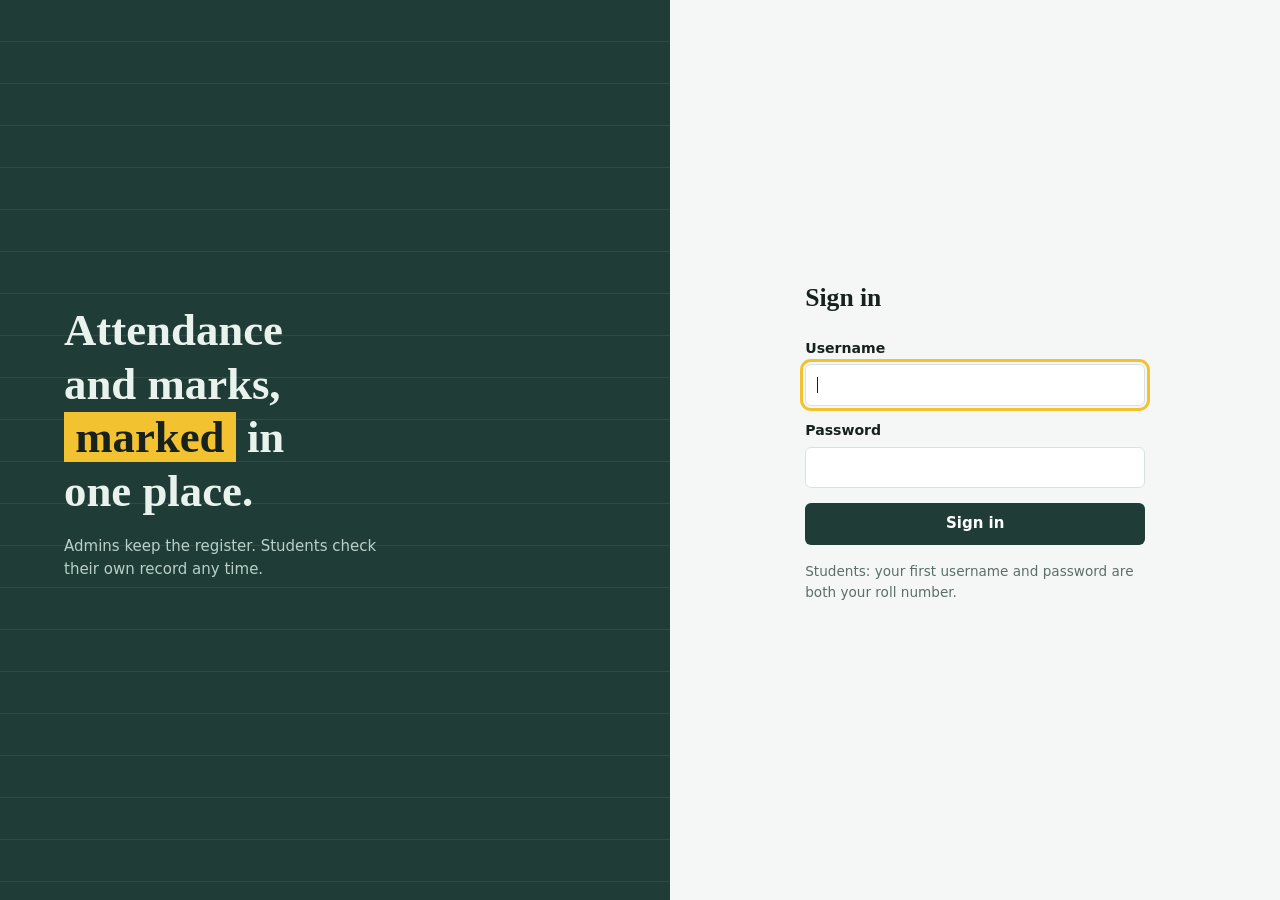
==== student-management/admin.html @ c999dea7 "Initial commit - Student Management System" ====
<!DOCTYPE html>
<html lang="en">
<head>
<meta charset="UTF-8">
<meta name="viewport" content="width=device-width, initial-scale=1">
<title>Admin | Student Management System</title>
<link rel="stylesheet" href="assets/css/style.css">
</head>
<body>
<div class="app">
  <nav class="side">
    <h3>Student Register</h3>
    <button data-tab="students" class="on">Students</button>
    <button data-tab="courses">Courses</button>
    <button data-tab="attendance">Attendance</button>
    <button data-tab="marks">Marks</button>
    <button class="out" onclick="logout()">Sign out</button>
  </nav>
  <main>
    <section id="students">
      <h2>Students</h2>
      <div class="bar">
        <label>Search<input id="search" placeholder="Name or roll number"></label>
        <button class="btn alt" id="addStu">Add student</button>
      </div>
      <div class="wrap"><table>
        <thead><tr><th>Roll no</th><th>Name</th><th>Department</th><th>Year</th><th>Email</th><th></th></tr></thead>
        <tbody id="stuBody"></tbody>
      </table></div>
    </section>

    <section id="courses" hidden>
      <h2>Courses</h2>
      <form class="bar" id="courseForm">
        <label>Course code<input name="course_code" required></label>
        <label>Course name<input name="course_name" required></label>
        <button class="btn alt">Add course</button>
      </form>
      <div class="wrap"><table>
        <thead><tr><th>Code</th><th>Name</th><th></th></tr></thead>
        <tbody id="courseBody"></tbody>
      </table></div>
    </section>

    <section id="attendance" hidden>
      <h2>Attendance</h2>
      <div class="bar">
        <label>Course<select id="attCourse"></select></label>
        <label>Date<input type="date" id="attDate"></label>
        <button class="btn" id="attLoad">Load students</button>
      </div>
      <div class="wrap"><table>
        <thead><tr><th>Roll no</th><th>Name</th><th>Status</th></tr></thead>
        <tbody id="attBody"><tr><td colspan="3" class="empty">Choose a course and date, then load students.</td></tr></tbody>
      </table></div>
      <p><button class="btn alt" id="attSave" hidden>Save attendance</button></p>
    </section>

    <section id="marks" hidden>
      <h2>Marks</h2>
      <form class="bar" id="markForm">
        <label>Student<select name="student_id" id="mkStudent" required></select></label>
        <label>Course<select name="course_id" id="mkCourse" required></select></label>
        <label>Exam<select name="exam_type"><option>Internal 1</option><option>Internal 2</option><option>Model exam</option><option>Semester exam</option></select></label>
        <label>Score (0-100)<input name="score" type="number" min="0" max="100" step="0.01" required></label>
        <button class="btn alt">Save marks</button>
      </form>
      <div class="wrap"><table>
        <thead><tr><th>Roll no</th><th>Name</th><th>Course</th><th>Exam</th><th>Score</th><th></th></tr></thead>
        <tbody id="markBody"></tbody>
      </table></div>
    </section>
  </main>
</div>

<dialog id="dlg">
  <form id="stuForm">
    <h3 id="dlgTitle" style="margin-bottom:1rem">Add student</h3>
    <input type="hidden" name="id">
    <label>Roll number<input name="roll_no" required></label>
    <label>Full name<input name="name" required></label>
    <label>Email<input name="email" type="email"></label>
    <label>Phone<input name="phone" inputmode="tel"></label>
    <label>Department<input name="department" value="Information Science and Engineering"></label>
    <label>Year<select name="year"><option>1</option><option>2</option><option>3</option><option>4</option></select></label>
    <div class="row"><button type="button" class="btn ghost" id="dlgCancel">Cancel</button><button class="btn">Save student</button></div>
  </form>
</dialog>
<div id="toast" role="status"></div>
<script src="assets/js/app.js"></script>
<script src="assets/js/admin.js"></script>
</body>
</html>
---- student-management/assets/css/style.css ----
:root{--board:#1f3d36;--board2:#2d5449;--paper:#f4f7f6;--card:#fff;--ink:#17221e;--mute:#5d6e68;--line:#d8e1dd;--pencil:#f2c230;--bad:#b3392f;--ok:#2b7a52}
*{box-sizing:border-box}
body{margin:0;font:15px/1.55 system-ui,-apple-system,"Segoe UI",Roboto,sans-serif;color:var(--ink);background:var(--paper)}
h1,h2,h3{font-family:Georgia,"Palatino Linotype",serif;margin:0;line-height:1.2}
h2{font-size:1.6rem;margin-bottom:1rem}
button,input,select{font:inherit}
:focus-visible{outline:3px solid var(--pencil);outline-offset:2px}
[hidden]{display:none!important}

/* login */
.login{min-height:100vh;display:grid;grid-template-columns:1.1fr 1fr}
.board{background:var(--board);color:#eaf2ee;padding:4rem;display:flex;flex-direction:column;justify-content:center;
  background-image:repeating-linear-gradient(transparent 0 41px,rgba(255,255,255,.07) 41px 42px)}
.board h1{font-size:2.8rem;max-width:12ch}
.board p{color:#b9cfc7;max-width:34ch;margin-top:1rem}
.board mark{background:var(--pencil);color:var(--ink);padding:0 .25em}
.formside{display:flex;align-items:center;justify-content:center;padding:2rem}
.formside form{width:100%;max-width:340px}
.formside h2{margin-bottom:1.5rem}
.hint{color:var(--mute);font-size:.85rem;margin-top:1rem}

/* form controls */
label{display:block;font-weight:600;font-size:.88rem;margin:0 0 .9rem}
input,select{width:100%;margin-top:.3rem;padding:.55rem .7rem;border:1px solid var(--line);border-radius:6px;background:#fff;color:var(--ink)}
input[readonly]{background:#eef2f0}
.btn{background:var(--board);color:#fff;border:0;padding:.6rem 1.1rem;border-radius:6px;font-weight:600;cursor:pointer}
.btn:hover{background:var(--board2)}
.btn.alt{background:var(--pencil);color:var(--ink)}
.btn.ghost{background:transparent;color:var(--ink);border:1px solid var(--line)}
.link{background:none;border:0;color:var(--board2);font-weight:600;cursor:pointer;padding:.2rem .4rem}
.link.bad{color:var(--bad)}

/* app shell */
.app{display:grid;grid-template-columns:220px 1fr;min-height:100vh}
.side{background:var(--board);color:#dfeae5;padding:1.5rem 1rem;display:flex;flex-direction:column;gap:.25rem}
.side h3{color:#fff;font-size:1.15rem;padding:0 .6rem 1rem}
.side button{background:none;border:0;color:inherit;text-align:left;padding:.6rem;border-radius:6px;cursor:pointer}
.side button:hover{background:var(--board2)}
.side button.on{background:var(--pencil);color:var(--ink);font-weight:700}
.side .out{margin-top:auto}
main{padding:2rem;max-width:1000px;width:100%}
.bar{display:flex;gap:.8rem;align-items:end;flex-wrap:wrap;margin-bottom:1rem}
.bar label{margin:0;flex:1;min-width:140px}
.bar .btn{margin-bottom:0}
.card{background:var(--card);border:1px solid var(--line);border-radius:8px;padding:1.2rem;margin-bottom:1rem}
.who{display:grid;grid-template-columns:repeat(auto-fit,minmax(150px,1fr));gap:1rem}
.who small{color:var(--mute);display:block}

/* tables */
.wrap{overflow-x:auto;background:var(--card);border:1px solid var(--line);border-radius:8px}
table{border-collapse:collapse;width:100%}
th,td{padding:.65rem .9rem;text-align:left;border-bottom:1px solid var(--line);white-space:nowrap}
th{font-size:.85rem;color:var(--mute);font-weight:600;background:#f0f4f2}
tr:last-child td{border-bottom:0}
.empty{text-align:center;color:var(--mute);padding:1.5rem}
.act{text-align:right}
.meter{height:8px;background:var(--line);border-radius:4px;min-width:90px;overflow:hidden}
.meter i{display:block;height:100%;background:var(--ok)}
.meter.low i{background:var(--bad)}
.radios label{display:inline-block;margin:0 1rem 0 0;font-weight:500}
.radios input{width:auto;margin:0 .3rem 0 0}

dialog{border:0;border-radius:10px;padding:1.5rem;width:min(420px,92vw)}
dialog::backdrop{background:rgba(23,34,30,.5)}
dialog .row{display:flex;gap:.6rem;justify-content:flex-end;margin-top:.5rem}
#toast{position:fixed;bottom:1.2rem;left:50%;transform:translateX(-50%);background:var(--ink);color:#fff;padding:.7rem 1.1rem;border-radius:6px;opacity:0;pointer-events:none;transition:opacity .2s}
#toast.show{opacity:1}
#toast.bad{background:var(--bad)}

@media(max-width:760px){
  .login,.app{grid-template-columns:1fr}
  .board{padding:2rem}.board h1{font-size:2rem}
  .side{flex-direction:row;flex-wrap:wrap;padding:.8rem}.side h3{width:100%;padding-bottom:.4rem}.side .out{margin:0}
  main{padding:1rem}
}
@media(prefers-reduced-motion:reduce){*{transition:none!important}}
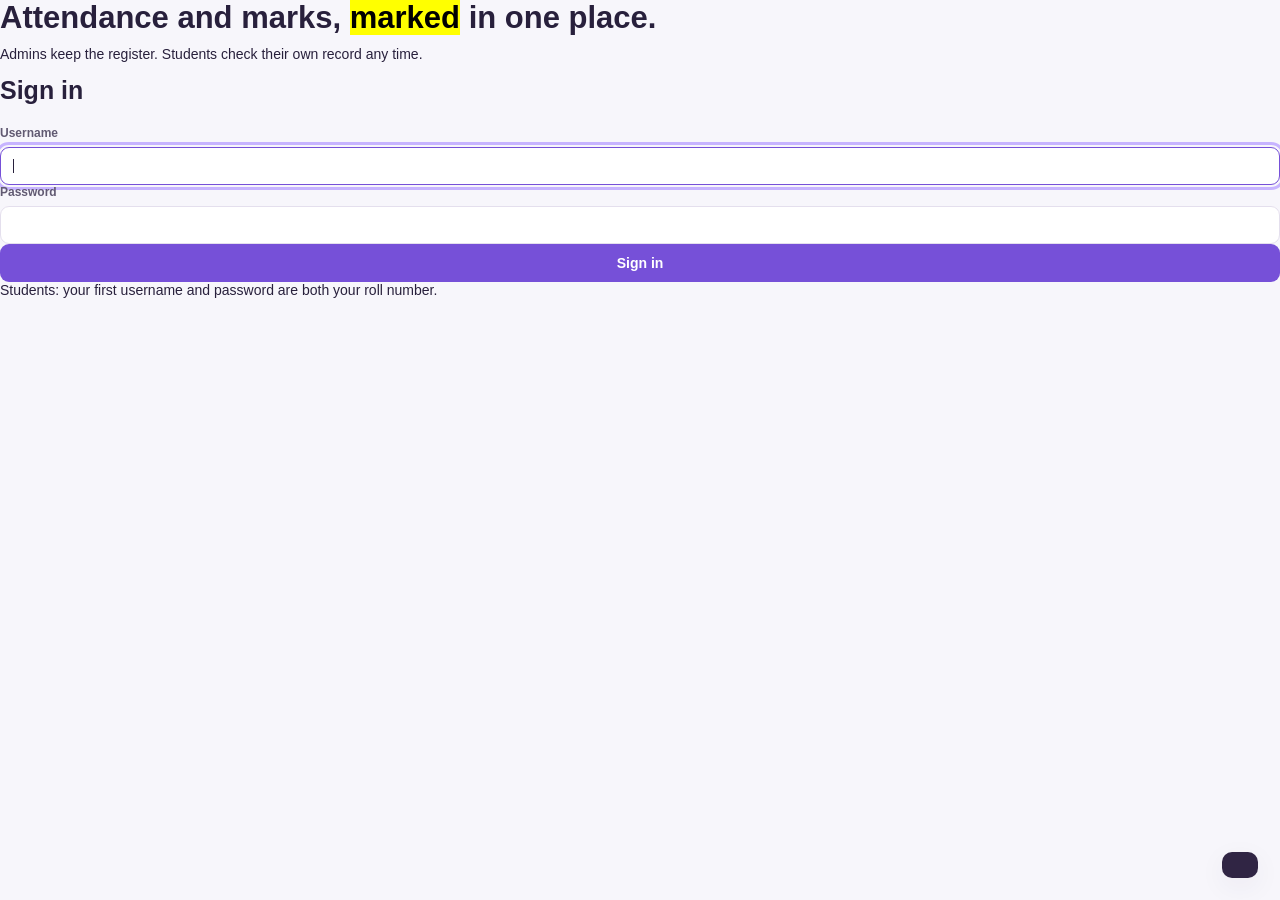
==== commit e511544d: "Update student management system and documentation" ====
--- a/student-management/admin.html
+++ b/student-management/admin.html
@@ -1,81 +1,243 @@
+
 <!DOCTYPE html>
 <html lang="en">
 <head>
-<meta charset="UTF-8">
-<meta name="viewport" content="width=device-width, initial-scale=1">
-<title>Admin | Student Management System</title>
-<link rel="stylesheet" href="assets/css/style.css">
+  <meta charset="UTF-8">
+  <meta name="viewport" content="width=device-width, initial-scale=1">
+  <title>Admin | Student Management System</title>
+  <link rel="stylesheet" href="assets/css/style.css">
 </head>
 <body>
 <div class="app">
+
   <nav class="side">
-    <h3>Student Register</h3>
-    <button data-tab="students" class="on">Students</button>
-    <button data-tab="courses">Courses</button>
-    <button data-tab="attendance">Attendance</button>
-    <button data-tab="marks">Marks</button>
-    <button class="out" onclick="logout()">Sign out</button>
+    <h3 class="brand">💜 Student Portal</h3>
+    <p class="side-label">MAIN MENU</p>
+
+    <button data-tab="dashboard" class="on">▦ Dashboard</button>
+    <button data-tab="students">♙ Students</button>
+    <button data-tab="courses">▤ Courses</button>
+    <button data-tab="attendance">✓ Attendance</button>
+    <button data-tab="marks">▧ Marks</button>
+
+    <div class="side-bottom">
+      <div class="admin-profile">
+        <div class="avatar">A</div>
+        <div><strong>Administrator</strong><small>Management panel</small></div>
+      </div>
+      <button class="out" onclick="logout()">↪ Sign out</button>
+    </div>
   </nav>
+
   <main>
-    <section id="students">
+
+    <!-- Advanced dashboard -->
+    <section id="dashboard">
+      <div class="dash-heading">
+        <div>
+          <p class="eyebrow">ADMINISTRATION / OVERVIEW</p>
+          <h1>Welcome back, Admin! 👋</h1>
+          <p class="muted">Here's what's happening in your student portal.</p>
+        </div>
+        <div class="today-chip">▦ <span id="dashDate">Dashboard</span></div>
+      </div>
+
+      <div class="stats-grid">
+        <article class="stat-card stat-purple">
+          <div class="stat-top"><span>Total Students</span><span class="stat-icon">♙</span></div>
+          <h2 id="dashStudents">—</h2>
+          <p>Registered students</p>
+          <button data-tab="students" class="stat-link">View students →</button>
+        </article>
+
+        <article class="stat-card stat-blue">
+          <div class="stat-top"><span>Total Courses</span><span class="stat-icon">▤</span></div>
+          <h2 id="dashCourses">—</h2>
+          <p>Available courses</p>
+          <button data-tab="courses" class="stat-link">View courses →</button>
+        </article>
+
+        <article class="stat-card stat-pink">
+          <div class="stat-top"><span>Attendance Records</span><span class="stat-icon">✓</span></div>
+          <h2 id="dashAttendance">—</h2>
+          <p>Saved attendance entries</p>
+          <button data-tab="attendance" class="stat-link">View attendance →</button>
+        </article>
+
+        <article class="stat-card stat-orange">
+          <div class="stat-top"><span>Marks Records</span><span class="stat-icon">▧</span></div>
+          <h2 id="dashMarks">—</h2>
+          <p>Recorded exam marks</p>
+          <button data-tab="marks" class="stat-link">View marks →</button>
+        </article>
+      </div>
+
+      <div class="dashboard-grid">
+        <article class="panel">
+          <div class="panel-heading">
+            <div>
+              <h3>Attendance Overview</h3>
+              <p class="muted">Present and absent saved records</p>
+            </div>
+            <span class="panel-icon">✓</span>
+          </div>
+
+          <div class="attendance-numbers">
+            <div><span class="legend-dot present-dot"></span>Present<strong id="dashPresent">0</strong></div>
+            <div><span class="legend-dot absent-dot"></span>Absent<strong id="dashAbsent">0</strong></div>
+          </div>
+
+          <div class="chart-track">
+            <div id="presentBar" class="chart-fill present-fill"></div>
+            <div id="absentBar" class="chart-fill absent-fill"></div>
+          </div>
+          <p id="attendanceTotal" class="muted chart-note">Loading attendance data...</p>
+        </article>
+
+        <article class="panel">
+          <div class="panel-heading">
+            <div>
+              <h3>Marks Overview</h3>
+              <p class="muted">Average of recorded scores</p>
+            </div>
+            <span class="panel-icon">★</span>
+          </div>
+
+          <div class="marks-overview">
+            <div class="marks-circle">
+              <span id="dashAverage">—</span>
+              <small>Average score</small>
+            </div>
+            <div>
+              <h2 id="marksCount">—</h2>
+              <p class="muted">Recorded scores</p>
+              <p id="marksDescription" class="marks-description">Loading marks data...</p>
+            </div>
+          </div>
+        </article>
+      </div>
+
+      <article class="panel activity-panel">
+        <div class="panel-heading">
+          <div>
+            <h3>Recent Marks Activity</h3>
+            <p class="muted">Latest entries returned by your marks API</p>
+          </div>
+          <button class="btn ghost" data-tab="marks">View all →</button>
+        </div>
+
+        <div class="wrap">
+          <table>
+            <thead>
+              <tr><th>Student</th><th>Course</th><th>Exam</th><th>Score</th></tr>
+            </thead>
+            <tbody id="recentMarksBody">
+              <tr><td colspan="4" class="empty">Loading records...</td></tr>
+            </tbody>
+          </table>
+        </div>
+      </article>
+
+      <article class="panel quick-panel">
+        <div class="panel-heading">
+          <div>
+            <h3>Quick Actions</h3>
+            <p class="muted">Jump directly to a task</p>
+          </div>
+        </div>
+        <div class="quick-actions">
+          <button class="quick-action" data-tab="students"><span>♙</span><strong>Manage Students</strong><small>Add or update student details</small></button>
+          <button class="quick-action" data-tab="courses"><span>▤</span><strong>Manage Courses</strong><small>View and add courses</small></button>
+          <button class="quick-action" data-tab="attendance"><span>✓</span><strong>Take Attendance</strong><small>Record student attendance</small></button>
+          <button class="quick-action" data-tab="marks"><span>▧</span><strong>Manage Marks</strong><small>Save and review exam scores</small></button>
+        </div>
+      </article>
+    </section>
+
+    <!-- Students -->
+    <section id="students" hidden>
       <h2>Students</h2>
       <div class="bar">
-        <label>Search<input id="search" placeholder="Name or roll number"></label>
-        <button class="btn alt" id="addStu">Add student</button>
-      </div>
-      <div class="wrap"><table>
-        <thead><tr><th>Roll no</th><th>Name</th><th>Department</th><th>Year</th><th>Email</th><th></th></tr></thead>
-        <tbody id="stuBody"></tbody>
-      </table></div>
-    </section>
-
+        <label>Search
+          <input id="search" placeholder="Name or roll number">
+        </label>
+        <button class="btn alt" id="addStu">+ Add Student</button>
+      </div>
+      <div class="wrap">
+        <table>
+          <thead><tr><th>Roll no</th><th>Name</th><th>Department</th><th>Year</th><th>Email</th><th></th></tr></thead>
+          <tbody id="stuBody"></tbody>
+        </table>
+      </div>
+    </section>
+
+    <!-- Courses -->
     <section id="courses" hidden>
       <h2>Courses</h2>
       <form class="bar" id="courseForm">
         <label>Course code<input name="course_code" required></label>
         <label>Course name<input name="course_name" required></label>
-        <button class="btn alt">Add course</button>
+        <button class="btn alt">Add Course</button>
       </form>
-      <div class="wrap"><table>
-        <thead><tr><th>Code</th><th>Name</th><th></th></tr></thead>
-        <tbody id="courseBody"></tbody>
-      </table></div>
-    </section>
-
+      <div class="wrap">
+        <table>
+          <thead><tr><th>Code</th><th>Name</th><th></th></tr></thead>
+          <tbody id="courseBody"></tbody>
+        </table>
+      </div>
+    </section>
+
+    <!-- Attendance -->
     <section id="attendance" hidden>
       <h2>Attendance</h2>
       <div class="bar">
         <label>Course<select id="attCourse"></select></label>
         <label>Date<input type="date" id="attDate"></label>
-        <button class="btn" id="attLoad">Load students</button>
-      </div>
-      <div class="wrap"><table>
-        <thead><tr><th>Roll no</th><th>Name</th><th>Status</th></tr></thead>
-        <tbody id="attBody"><tr><td colspan="3" class="empty">Choose a course and date, then load students.</td></tr></tbody>
-      </table></div>
-      <p><button class="btn alt" id="attSave" hidden>Save attendance</button></p>
-    </section>
-
+        <button class="btn" id="attLoad">Load Students</button>
+      </div>
+      <div class="wrap">
+        <table>
+          <thead><tr><th>Roll no</th><th>Name</th><th>Status</th></tr></thead>
+          <tbody id="attBody">
+            <tr><td colspan="3" class="empty">Choose a course and date, then load students.</td></tr>
+          </tbody>
+        </table>
+      </div>
+      <p><button class="btn alt" id="attSave" hidden>Save Attendance</button></p>
+    </section>
+
+    <!-- Marks -->
     <section id="marks" hidden>
       <h2>Marks</h2>
       <form class="bar" id="markForm">
         <label>Student<select name="student_id" id="mkStudent" required></select></label>
         <label>Course<select name="course_id" id="mkCourse" required></select></label>
-        <label>Exam<select name="exam_type"><option>Internal 1</option><option>Internal 2</option><option>Model exam</option><option>Semester exam</option></select></label>
-        <label>Score (0-100)<input name="score" type="number" min="0" max="100" step="0.01" required></label>
-        <button class="btn alt">Save marks</button>
+        <label>Exam
+          <select name="exam_type">
+            <option>Internal 1</option><option>Internal 2</option>
+            <option>Model exam</option><option>Semester exam</option>
+          </select>
+        </label>
+        <label>Score (0-100)
+          <input name="score" type="number" min="0" max="100" step="0.01" required>
+        </label>
+        <button class="btn alt">Save Marks</button>
       </form>
-      <div class="wrap"><table>
-        <thead><tr><th>Roll no</th><th>Name</th><th>Course</th><th>Exam</th><th>Score</th><th></th></tr></thead>
-        <tbody id="markBody"></tbody>
-      </table></div>
-    </section>
+      <div class="wrap">
+        <table>
+          <thead><tr><th>Roll no</th><th>Name</th><th>Course</th><th>Exam</th><th>Score</th><th></th></tr></thead>
+          <tbody id="markBody"></tbody>
+        </table>
+      </div>
+    </section>
+
   </main>
 </div>
 
+<!-- Existing student dialog -->
 <dialog id="dlg">
   <form id="stuForm">
-    <h3 id="dlgTitle" style="margin-bottom:1rem">Add student</h3>
+    <h3 id="dlgTitle">Add student</h3>
     <input type="hidden" name="id">
     <label>Roll number<input name="roll_no" required></label>
     <label>Full name<input name="name" required></label>
@@ -83,11 +245,15 @@
     <label>Phone<input name="phone" inputmode="tel"></label>
     <label>Department<input name="department" value="Information Science and Engineering"></label>
     <label>Year<select name="year"><option>1</option><option>2</option><option>3</option><option>4</option></select></label>
-    <div class="row"><button type="button" class="btn ghost" id="dlgCancel">Cancel</button><button class="btn">Save student</button></div>
+    <div class="row">
+      <button type="button" class="btn ghost" id="dlgCancel">Cancel</button>
+      <button class="btn">Save Student</button>
+    </div>
   </form>
 </dialog>
+
 <div id="toast" role="status"></div>
 <script src="assets/js/app.js"></script>
 <script src="assets/js/admin.js"></script>
 </body>
-</html>
+</html>
--- a/student-management/assets/css/style.css
+++ b/student-management/assets/css/style.css
@@ -1,76 +1,570 @@
-:root{--board:#1f3d36;--board2:#2d5449;--paper:#f4f7f6;--card:#fff;--ink:#17221e;--mute:#5d6e68;--line:#d8e1dd;--pencil:#f2c230;--bad:#b3392f;--ok:#2b7a52}
-*{box-sizing:border-box}
-body{margin:0;font:15px/1.55 system-ui,-apple-system,"Segoe UI",Roboto,sans-serif;color:var(--ink);background:var(--paper)}
-h1,h2,h3{font-family:Georgia,"Palatino Linotype",serif;margin:0;line-height:1.2}
-h2{font-size:1.6rem;margin-bottom:1rem}
-button,input,select{font:inherit}
-:focus-visible{outline:3px solid var(--pencil);outline-offset:2px}
-[hidden]{display:none!important}
-
-/* login */
-.login{min-height:100vh;display:grid;grid-template-columns:1.1fr 1fr}
-.board{background:var(--board);color:#eaf2ee;padding:4rem;display:flex;flex-direction:column;justify-content:center;
-  background-image:repeating-linear-gradient(transparent 0 41px,rgba(255,255,255,.07) 41px 42px)}
-.board h1{font-size:2.8rem;max-width:12ch}
-.board p{color:#b9cfc7;max-width:34ch;margin-top:1rem}
-.board mark{background:var(--pencil);color:var(--ink);padding:0 .25em}
-.formside{display:flex;align-items:center;justify-content:center;padding:2rem}
-.formside form{width:100%;max-width:340px}
-.formside h2{margin-bottom:1.5rem}
-.hint{color:var(--mute);font-size:.85rem;margin-top:1rem}
-
-/* form controls */
-label{display:block;font-weight:600;font-size:.88rem;margin:0 0 .9rem}
-input,select{width:100%;margin-top:.3rem;padding:.55rem .7rem;border:1px solid var(--line);border-radius:6px;background:#fff;color:var(--ink)}
-input[readonly]{background:#eef2f0}
-.btn{background:var(--board);color:#fff;border:0;padding:.6rem 1.1rem;border-radius:6px;font-weight:600;cursor:pointer}
-.btn:hover{background:var(--board2)}
-.btn.alt{background:var(--pencil);color:var(--ink)}
-.btn.ghost{background:transparent;color:var(--ink);border:1px solid var(--line)}
-.link{background:none;border:0;color:var(--board2);font-weight:600;cursor:pointer;padding:.2rem .4rem}
-.link.bad{color:var(--bad)}
-
-/* app shell */
-.app{display:grid;grid-template-columns:220px 1fr;min-height:100vh}
-.side{background:var(--board);color:#dfeae5;padding:1.5rem 1rem;display:flex;flex-direction:column;gap:.25rem}
-.side h3{color:#fff;font-size:1.15rem;padding:0 .6rem 1rem}
-.side button{background:none;border:0;color:inherit;text-align:left;padding:.6rem;border-radius:6px;cursor:pointer}
-.side button:hover{background:var(--board2)}
-.side button.on{background:var(--pencil);color:var(--ink);font-weight:700}
-.side .out{margin-top:auto}
-main{padding:2rem;max-width:1000px;width:100%}
-.bar{display:flex;gap:.8rem;align-items:end;flex-wrap:wrap;margin-bottom:1rem}
-.bar label{margin:0;flex:1;min-width:140px}
-.bar .btn{margin-bottom:0}
-.card{background:var(--card);border:1px solid var(--line);border-radius:8px;padding:1.2rem;margin-bottom:1rem}
-.who{display:grid;grid-template-columns:repeat(auto-fit,minmax(150px,1fr));gap:1rem}
-.who small{color:var(--mute);display:block}
-
-/* tables */
-.wrap{overflow-x:auto;background:var(--card);border:1px solid var(--line);border-radius:8px}
-table{border-collapse:collapse;width:100%}
-th,td{padding:.65rem .9rem;text-align:left;border-bottom:1px solid var(--line);white-space:nowrap}
-th{font-size:.85rem;color:var(--mute);font-weight:600;background:#f0f4f2}
-tr:last-child td{border-bottom:0}
-.empty{text-align:center;color:var(--mute);padding:1.5rem}
-.act{text-align:right}
-.meter{height:8px;background:var(--line);border-radius:4px;min-width:90px;overflow:hidden}
-.meter i{display:block;height:100%;background:var(--ok)}
-.meter.low i{background:var(--bad)}
-.radios label{display:inline-block;margin:0 1rem 0 0;font-weight:500}
-.radios input{width:auto;margin:0 .3rem 0 0}
-
-dialog{border:0;border-radius:10px;padding:1.5rem;width:min(420px,92vw)}
-dialog::backdrop{background:rgba(23,34,30,.5)}
-dialog .row{display:flex;gap:.6rem;justify-content:flex-end;margin-top:.5rem}
-#toast{position:fixed;bottom:1.2rem;left:50%;transform:translateX(-50%);background:var(--ink);color:#fff;padding:.7rem 1.1rem;border-radius:6px;opacity:0;pointer-events:none;transition:opacity .2s}
-#toast.show{opacity:1}
-#toast.bad{background:var(--bad)}
-
-@media(max-width:760px){
-  .login,.app{grid-template-columns:1fr}
-  .board{padding:2rem}.board h1{font-size:2rem}
-  .side{flex-direction:row;flex-wrap:wrap;padding:.8rem}.side h3{width:100%;padding-bottom:.4rem}.side .out{margin:0}
-  main{padding:1rem}
-}
-@media(prefers-reduced-motion:reduce){*{transition:none!important}}
+
+:root {
+  --purple: #7650d8;
+  --purple-dark: #5132a5;
+  --purple-light: #f0eaff;
+  --board: #28203c;
+  --mute: #89849b;
+  --bg: #f7f6fb;
+  --white: #fff;
+  --border: #ece9f3;
+  --green: #24a77a;
+  --red: #e45a78;
+  --shadow: 0 8px 28px rgba(48, 30, 90, .06);
+}
+
+* { box-sizing: border-box; }
+
+body {
+  margin: 0;
+  background: var(--bg);
+  color: var(--board);
+  font-family: Inter, "Segoe UI", Arial, sans-serif;
+  font-size: 14px;
+}
+
+button, input, select { font: inherit; }
+button { cursor: pointer; }
+button:focus-visible, input:focus-visible, select:focus-visible {
+  outline: 3px solid #c7b4ff;
+  outline-offset: 2px;
+}
+
+.app {
+  min-height: 100vh;
+  display: grid;
+  grid-template-columns: 245px minmax(0, 1fr);
+}
+
+.side {
+  min-height: 100vh;
+  padding: 26px 17px;
+  display: flex;
+  flex-direction: column;
+  gap: 8px;
+  color: white;
+  background: linear-gradient(165deg, #50309d, #7650d8 62%, #8e6ae8);
+}
+
+.brand {
+  font-size: 20px;
+  margin: 4px 8px 34px;
+}
+
+.side-label, .eyebrow {
+  font-size: 10px;
+  font-weight: 800;
+  letter-spacing: 1.5px;
+}
+
+.side-label {
+  color: #d9cdfa;
+  margin: 0 10px 8px;
+}
+
+.side button {
+  border: 0;
+  border-radius: 10px;
+  padding: 13px 14px;
+  color: #eee7ff;
+  background: transparent;
+  text-align: left;
+  transition: .2s;
+}
+
+.side button:hover,
+.side button.on {
+  color: white;
+  background: rgba(255,255,255,.18);
+}
+
+.side button.on {
+  box-shadow: inset 3px 0 white;
+}
+
+.side-bottom { margin-top: auto; }
+
+.admin-profile {
+  display: flex;
+  align-items: center;
+  gap: 10px;
+  padding: 18px 8px;
+  border-top: 1px solid rgba(255,255,255,.2);
+}
+
+.admin-profile strong, .admin-profile small {
+  display: block;
+}
+
+.admin-profile small {
+  color: #dfd5ff;
+  margin-top: 4px;
+}
+
+.avatar {
+  display: grid;
+  place-items: center;
+  width: 38px;
+  height: 38px;
+  border-radius: 50%;
+  background: white;
+  color: var(--purple-dark);
+  font-weight: 800;
+}
+
+.side .out {
+  width: 100%;
+  border: 1px solid rgba(255,255,255,.25);
+}
+
+main {
+  min-width: 0;
+  padding: 32px;
+}
+
+h1, h2, h3, p { margin-top: 0; }
+h1 { font-size: clamp(24px, 3vw, 31px); margin-bottom: 10px; }
+h2 { font-size: 25px; }
+h3 { font-size: 16px; margin-bottom: 8px; }
+
+.muted { color: var(--mute); line-height: 1.6; }
+.eyebrow { color: var(--purple); margin-bottom: 10px; }
+
+.dash-heading {
+  display: flex;
+  justify-content: space-between;
+  align-items: flex-start;
+  gap: 20px;
+  margin-bottom: 28px;
+}
+
+.today-chip {
+  white-space: nowrap;
+  padding: 11px 14px;
+  border-radius: 10px;
+  background: white;
+  border: 1px solid var(--border);
+  color: var(--purple-dark);
+}
+
+.stats-grid {
+  display: grid;
+  grid-template-columns: repeat(4, minmax(0, 1fr));
+  gap: 17px;
+}
+
+.stat-card {
+  min-width: 0;
+  padding: 20px;
+  border-radius: 16px;
+  background: white;
+  border: 1px solid var(--border);
+  box-shadow: var(--shadow);
+  overflow: hidden;
+}
+
+.stat-top {
+  display: flex;
+  align-items: center;
+  justify-content: space-between;
+  gap: 8px;
+  font-weight: 650;
+  font-size: 12px;
+  color: #706981;
+}
+
+.stat-icon {
+  display: grid;
+  place-items: center;
+  width: 38px;
+  height: 38px;
+  border-radius: 12px;
+  font-size: 20px;
+}
+
+.stat-card h2 {
+  margin: 18px 0 5px;
+  font-size: 34px;
+}
+
+.stat-card p {
+  color: var(--mute);
+  font-size: 12px;
+  margin-bottom: 16px;
+}
+
+.stat-link {
+  border: 0;
+  padding: 0;
+  color: var(--purple);
+  background: transparent;
+  font-size: 12px;
+  font-weight: 750;
+}
+
+.stat-purple { border-top: 3px solid #8b61e8; }
+.stat-purple .stat-icon { background: #f0e8ff; color: #7650d8; }
+.stat-blue { border-top: 3px solid #5793ed; }
+.stat-blue .stat-icon { background: #e8f1ff; color: #3978d2; }
+.stat-pink { border-top: 3px solid #e46f9c; }
+.stat-pink .stat-icon { background: #ffebf2; color: #d64d83; }
+.stat-orange { border-top: 3px solid #efa253; }
+.stat-orange .stat-icon { background: #fff0df; color: #d78325; }
+
+.dashboard-grid {
+  display: grid;
+  grid-template-columns: repeat(2, minmax(0, 1fr));
+  gap: 18px;
+  margin-top: 20px;
+}
+
+.panel, .card {
+  min-width: 0;
+  background: white;
+  border: 1px solid var(--border);
+  border-radius: 16px;
+  padding: 22px;
+  box-shadow: var(--shadow);
+}
+
+.panel-heading {
+  display: flex;
+  align-items: flex-start;
+  justify-content: space-between;
+  gap: 15px;
+  margin-bottom: 22px;
+}
+
+.panel-heading .muted { font-size: 12px; margin-bottom: 0; }
+
+.panel-icon {
+  display: grid;
+  place-items: center;
+  width: 36px;
+  height: 36px;
+  border-radius: 10px;
+  color: var(--purple);
+  background: var(--purple-light);
+  font-size: 19px;
+}
+
+.attendance-numbers {
+  display: grid;
+  grid-template-columns: 1fr 1fr;
+  gap: 15px;
+  margin: 28px 0 18px;
+}
+
+.attendance-numbers div {
+  display: grid;
+  grid-template-columns: 10px 1fr;
+  gap: 5px 8px;
+  align-items: center;
+  color: var(--mute);
+}
+
+.attendance-numbers strong {
+  grid-column: 2;
+  font-size: 25px;
+  color: var(--board);
+}
+
+.legend-dot {
+  width: 9px;
+  height: 9px;
+  border-radius: 50%;
+}
+
+.present-dot { background: var(--green); }
+.absent-dot { background: var(--red); }
+
+.chart-track {
+  display: flex;
+  height: 13px;
+  overflow: hidden;
+  border-radius: 20px;
+  background: #f0edf6;
+}
+
+.chart-fill {
+  height: 100%;
+  width: 0;
+  transition: width .3s ease;
+}
+
+.present-fill { background: var(--green); }
+.absent-fill { background: var(--red); }
+.chart-note { font-size: 12px; margin-top: 15px; }
+
+.marks-overview {
+  min-height: 180px;
+  display: flex;
+  align-items: center;
+  justify-content: space-around;
+  gap: 20px;
+  flex-wrap: wrap;
+}
+
+.marks-circle {
+  width: 145px;
+  height: 145px;
+  flex-shrink: 0;
+  border-radius: 50%;
+  display: flex;
+  flex-direction: column;
+  align-items: center;
+  justify-content: center;
+  background: radial-gradient(circle, white 57%, transparent 59%),
+              conic-gradient(#8655e8, #dcd0ff);
+}
+
+.marks-circle span {
+  font-size: 30px;
+  font-weight: 800;
+  color: var(--purple-dark);
+}
+
+.marks-circle small { color: var(--mute); font-size: 11px; }
+.marks-overview h2 { margin: 0 0 5px; }
+.marks-description { color: var(--mute); font-size: 12px; }
+
+.activity-panel, .quick-panel { margin-top: 20px; }
+
+.quick-actions {
+  display: grid;
+  grid-template-columns: repeat(4, minmax(0, 1fr));
+  gap: 12px;
+}
+
+.quick-action {
+  display: flex;
+  flex-direction: column;
+  align-items: flex-start;
+  gap: 9px;
+  padding: 17px;
+  border: 1px solid var(--border);
+  border-radius: 12px;
+  background: #fcfbff;
+  text-align: left;
+  transition: .2s;
+}
+
+.quick-action:hover {
+  border-color: #b8a0f5;
+  background: #f6f1ff;
+  transform: translateY(-2px);
+}
+
+.quick-action > span {
+  display: grid;
+  place-items: center;
+  width: 38px;
+  height: 38px;
+  border-radius: 11px;
+  background: var(--purple-light);
+  color: var(--purple);
+  font-size: 21px;
+}
+
+.quick-action strong { font-size: 12px; }
+.quick-action small { color: var(--mute); line-height: 1.5; }
+
+.bar {
+  display: flex;
+  flex-wrap: wrap;
+  align-items: end;
+  gap: 13px;
+  margin: 20px 0;
+}
+
+label {
+  display: flex;
+  flex-direction: column;
+  gap: 7px;
+  color: #615a72;
+  font-size: 12px;
+  font-weight: 650;
+}
+
+input, select {
+  min-width: 0;
+  padding: 11px 12px;
+  border: 1px solid #e4dfed;
+  border-radius: 9px;
+  background: white;
+  color: var(--board);
+}
+
+input:focus, select:focus {
+  border-color: var(--purple);
+}
+
+.btn {
+  padding: 11px 16px;
+  border: 0;
+  border-radius: 9px;
+  background: var(--purple);
+  color: white;
+  font-weight: 700;
+}
+
+.btn:hover { background: var(--purple-dark); }
+.btn.alt { background: #24a77a; }
+.btn.alt:hover { background: #16875f; }
+.btn.ghost { background: #f1ecfb; color: var(--purple-dark); }
+.btn.ghost:hover { background: #e5dcfb; }
+
+.wrap {
+  width: 100%;
+  overflow-x: auto;
+  border: 1px solid var(--border);
+  border-radius: 12px;
+  background: white;
+}
+
+table {
+  width: 100%;
+  border-collapse: collapse;
+  white-space: nowrap;
+}
+
+th, td {
+  padding: 14px 16px;
+  text-align: left;
+  border-bottom: 1px solid #f0edf5;
+}
+
+th {
+  background: #f8f6fc;
+  color: #726987;
+  font-size: 11px;
+  text-transform: uppercase;
+  letter-spacing: .5px;
+}
+
+td { font-size: 13px; }
+tbody tr:hover { background: #fbf9ff; }
+tbody tr:last-child td { border-bottom: 0; }
+.empty { text-align: center; color: var(--mute); padding: 24px; }
+
+dialog {
+  width: min(440px, calc(100% - 28px));
+  max-height: 90vh;
+  overflow-y: auto;
+  border: 0;
+  border-radius: 16px;
+  padding: 25px;
+  box-shadow: 0 25px 80px #21143b40;
+}
+
+dialog::backdrop { background: #21143b80; }
+dialog form { display: grid; gap: 15px; }
+dialog h3 { margin-bottom: 4px; }
+dialog .row { display: flex; justify-content: flex-end; gap: 10px; }
+
+#toast {
+  position: fixed;
+  right: 22px;
+  bottom: 22px;
+  max-width: calc(100% - 44px);
+  padding: 13px 18px;
+  border-radius: 10px;
+  color: white;
+  background: #302544;
+  box-shadow: var(--shadow);
+  z-index: 1000;
+}
+
+[hidden] { display: none !important; }
+
+@media (max-width: 1100px) {
+  main { padding: 24px; }
+  .stats-grid { grid-template-columns: repeat(2, minmax(0, 1fr)); }
+  .quick-actions { grid-template-columns: repeat(2, minmax(0, 1fr)); }
+}
+
+@media (max-width: 760px) {
+  .app { grid-template-columns: 1fr; }
+  .side { min-height: auto; padding: 15px; }
+  .brand { margin: 5px 5px 15px; }
+  .side-label, .side-bottom { display: none; }
+  .side button { padding: 10px; }
+  main { padding: 18px 13px; }
+  .dash-heading { flex-direction: column; }
+  .dashboard-grid { grid-template-columns: 1fr; }
+  .stats-grid { gap: 10px; }
+  .stat-card { padding: 14px; }
+  .stat-card h2 { font-size: 27px; }
+  .panel { padding: 16px; }
+  .quick-actions { grid-template-columns: repeat(2, minmax(0, 1fr)); }
+  .bar > label { flex: 1 1 100%; }
+}
+
+/* ===== Attendance alignment fix ===== */
+
+#attendance .wrap {
+  width: 100%;
+  overflow-x: auto;
+}
+
+#attendance table {
+  width: 100%;
+  table-layout: fixed;
+}
+
+#attendance th:nth-child(1),
+#attendance td:nth-child(1) {
+  width: 25%;
+}
+
+#attendance th:nth-child(2),
+#attendance td:nth-child(2) {
+  width: 35%;
+}
+
+#attendance th:nth-child(3),
+#attendance td:nth-child(3) {
+  width: 40%;
+}
+
+#attendance th,
+#attendance td {
+  vertical-align: middle;
+  padding: 14px 16px;
+}
+
+#attendance td.radios {
+  white-space: normal;
+}
+
+#attendance td.radios label {
+  display: inline-flex;
+  flex-direction: row;
+  align-items: center;
+  justify-content: flex-start;
+  gap: 7px;
+  margin: 0 18px 0 0;
+  white-space: nowrap;
+  font-size: 13px;
+}
+
+#attendance td.radios input[type="radio"] {
+  position: static;
+  width: auto;
+  min-width: 0;
+  margin: 0;
+  padding: 0;
+  flex-shrink: 0;
+  accent-color: var(--purple);
+}
+
+@media (max-width: 600px) {
+  #attendance th,
+  #attendance td {
+    padding: 11px 8px;
+  }
+
+  #attendance td.radios label {
+    margin-right: 10px;
+  }
+}
